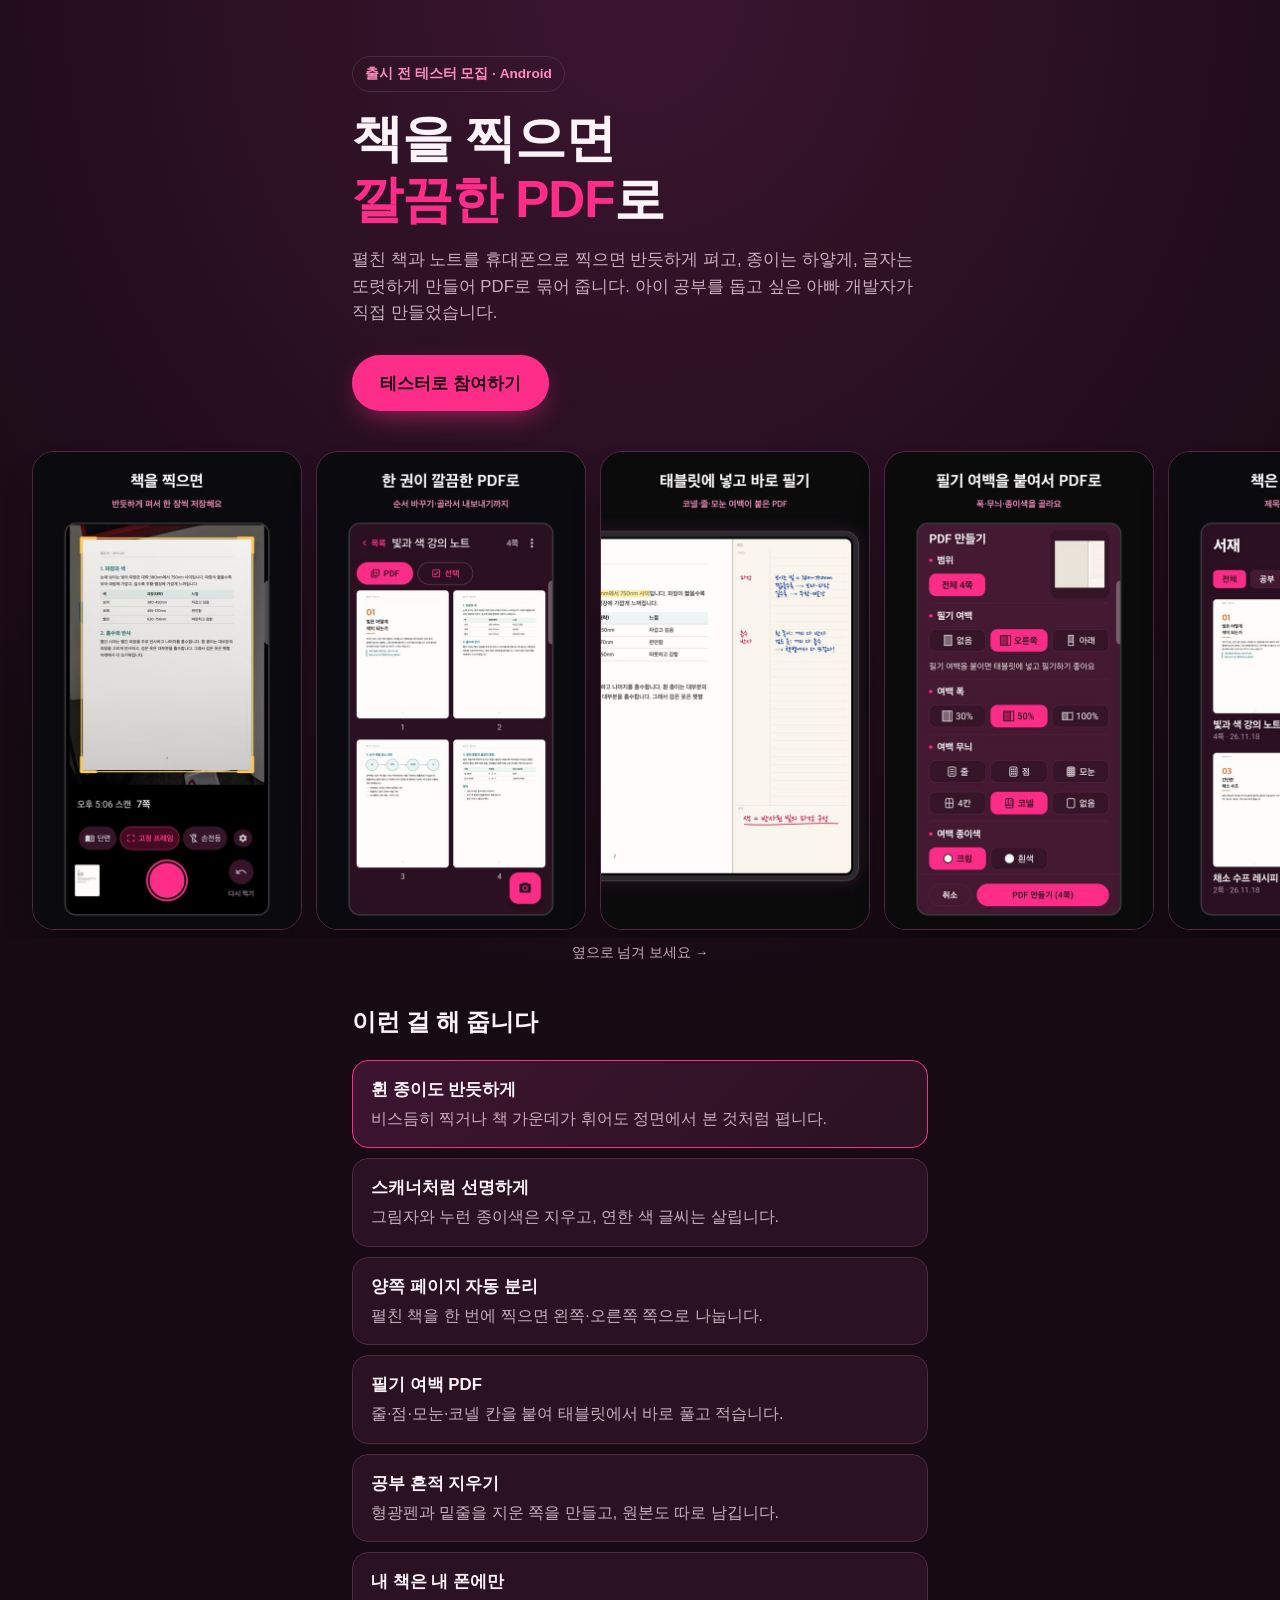
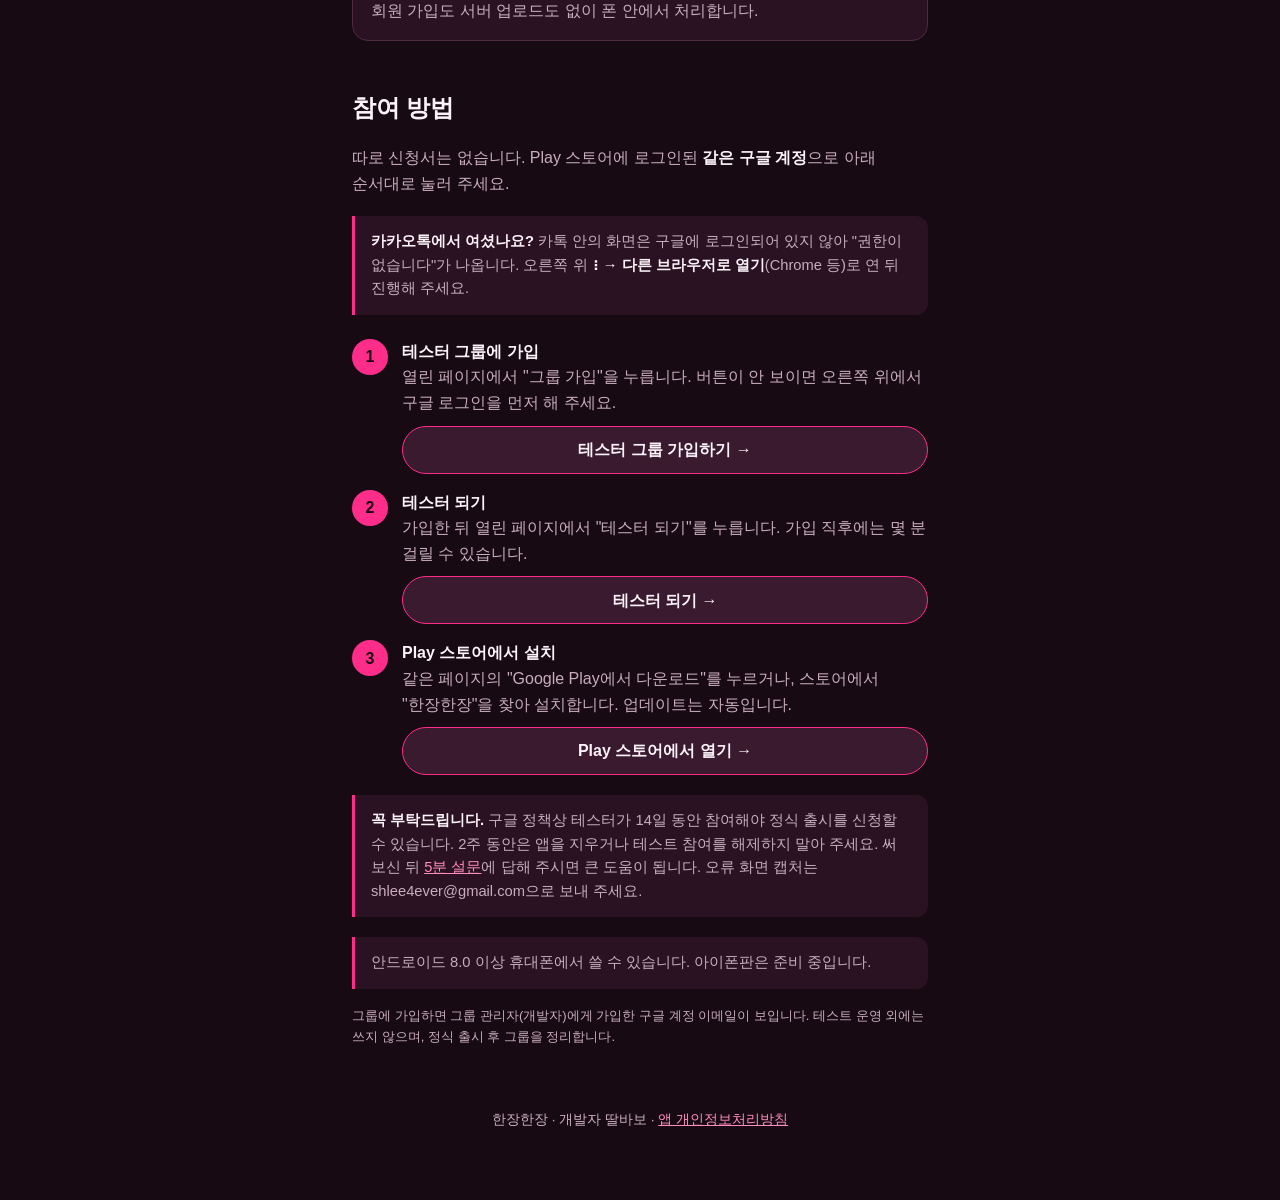
==== beta/index.html @ 0c051b6d "테스터 모집 안내 페이지 추가 (beta/) Co-Authored-By: Claude Opus 5.5 <noreply@anthropic.com>" ====
<!doctype html>
<html lang="ko">
<head>
<meta charset="utf-8">
<meta name="viewport" content="width=device-width, initial-scale=1, viewport-fit=cover">
<meta http-equiv="Content-Security-Policy" content="default-src 'self'; img-src 'self'; style-src 'self'; script-src 'none'; connect-src 'none'; form-action 'none'; base-uri 'self'; object-src 'none'">
<meta name="referrer" content="strict-origin-when-cross-origin">
<title>한장한장 테스터 모집</title>
<meta name="description" content="책과 노트를 찍어 깔끔한 PDF로. 출시 전 2주 동안 먼저 써 봐 주실 분을 모십니다.">
<meta property="og:title" content="한장한장 테스터 모집">
<meta property="og:description" content="책과 노트를 찍어 깔끔한 PDF로. 출시 전 2주 동안 먼저 써 봐 주세요.">
<meta property="og:image" content="https://hanjanghanjang.github.io/beta/img/01-capture.jpg">
<meta property="og:type" content="website">
<link rel="stylesheet" href="style.css">
</head>
<body>
<header class="hero">
  <p class="eyebrow">출시 전 테스터 모집 · Android</p>
  <h1>책을 찍으면<br><span>깔끔한 PDF</span>로</h1>
  <p class="lead">펼친 책과 노트를 휴대폰으로 찍으면 반듯하게 펴고, 종이는 하얗게, 글자는 또렷하게 만들어 PDF로 묶어 줍니다. 아이 공부를 돕고 싶은 아빠 개발자가 직접 만들었습니다.</p>
  <a class="cta" href="#join">테스터로 참여하기</a>
</header>

<main>
  <section class="shots" aria-label="앱 화면">
    <figure><img src="img/01-capture.jpg" width="540" height="960" alt="책 외곽을 잡아 찍는 촬영 화면" loading="eager"></figure>
    <figure><img src="img/02-book.jpg" width="540" height="960" alt="찍은 쪽이 모인 책 화면과 PDF 버튼" loading="lazy"></figure>
    <figure><img src="img/05-margin-pdf.jpg" width="540" height="960" alt="필기 여백이 붙은 PDF에 태블릿으로 필기한 모습" loading="lazy"></figure>
    <figure><img src="img/04-margin-sheet.jpg" width="540" height="960" alt="필기 여백 폭·무늬·종이색을 고르는 화면" loading="lazy"></figure>
    <figure><img src="img/03-library.jpg" width="540" height="960" alt="폴더로 정리한 서재 화면" loading="lazy"></figure>
  </section>
  <p class="swipe-hint">옆으로 넘겨 보세요 →</p>

  <section class="features" aria-labelledby="features-title">
    <h2 id="features-title">이런 걸 해 줍니다</h2>
    <ul>
      <li><strong>휜 종이도 반듯하게</strong>비스듬히 찍거나 책 가운데가 휘어도 정면에서 본 것처럼 폅니다.</li>
      <li><strong>스캐너처럼 선명하게</strong>그림자와 누런 종이색은 지우고, 연한 색 글씨는 살립니다.</li>
      <li><strong>양쪽 페이지 자동 분리</strong>펼친 책을 한 번에 찍으면 왼쪽·오른쪽 쪽으로 나눕니다.</li>
      <li><strong>필기 여백 PDF</strong>줄·점·모눈·코넬 칸을 붙여 태블릿에서 바로 풀고 적습니다.</li>
      <li><strong>공부 흔적 지우기</strong>형광펜과 밑줄을 지운 쪽을 만들고, 원본도 따로 남깁니다.</li>
      <li><strong>내 책은 내 폰에만</strong>회원 가입도 서버 업로드도 없이 폰 안에서 처리합니다.</li>
    </ul>
  </section>

  <section id="join" class="steps" aria-labelledby="steps-title">
    <h2 id="steps-title">참여 방법</h2>
    <p class="steps-lead">따로 신청서는 없습니다. Play 스토어에 로그인된 <strong>같은 구글 계정</strong>으로 아래 순서대로 눌러 주세요.</p>
    <p class="note"><strong>카카오톡에서 여셨나요?</strong> 카톡 안의 화면은 구글에 로그인되어 있지 않아 "권한이 없습니다"가 나옵니다. 오른쪽 위 <strong>⋮ → 다른 브라우저로 열기</strong>(Chrome 등)로 연 뒤 진행해 주세요.</p>
    <ol>
      <li><span>1</span><div><strong>테스터 그룹에 가입</strong>열린 페이지에서 "그룹 가입"을 누릅니다. 버튼이 안 보이면 오른쪽 위에서 구글 로그인을 먼저 해 주세요.
        <a class="step-link" href="https://groups.google.com/g/hanjanghanjang-testers" target="_blank" rel="noopener">테스터 그룹 가입하기 →</a></div></li>
      <li><span>2</span><div><strong>테스터 되기</strong>가입한 뒤 열린 페이지에서 "테스터 되기"를 누릅니다. 가입 직후에는 몇 분 걸릴 수 있습니다.
        <a class="step-link" href="https://play.google.com/apps/testing/com.hanjanghanjang" target="_blank" rel="noopener">테스터 되기 →</a></div></li>
      <li><span>3</span><div><strong>Play 스토어에서 설치</strong>같은 페이지의 "Google Play에서 다운로드"를 누르거나, 스토어에서 "한장한장"을 찾아 설치합니다. 업데이트는 자동입니다.
        <a class="step-link" href="https://play.google.com/store/apps/details?id=com.hanjanghanjang" target="_blank" rel="noopener">Play 스토어에서 열기 →</a></div></li>
    </ol>
    <p class="note"><strong>꼭 부탁드립니다.</strong> 구글 정책상 테스터가 14일 동안 참여해야 정식 출시를 신청할 수 있습니다. 2주 동안은 앱을 지우거나 테스트 참여를 해제하지 말아 주세요. 써 보신 뒤 <a href="https://docs.google.com/forms/d/e/1FAIpQLSco0LIi3ekge6-wwuZd_77YO16wgOP8baXhNtGVgB4tF58TmA/viewform" target="_blank" rel="noopener">5분 설문</a>에 답해 주시면 큰 도움이 됩니다. 오류 화면 캡처는 shlee4ever@gmail.com으로 보내 주세요.</p>
    <p class="note">안드로이드 8.0 이상 휴대폰에서 쓸 수 있습니다. 아이폰판은 준비 중입니다.</p>
    <p class="fineprint">그룹에 가입하면 그룹 관리자(개발자)에게 가입한 구글 계정 이메일이 보입니다. 테스트 운영 외에는 쓰지 않으며, 정식 출시 후 그룹을 정리합니다.</p>
  </section>
</main>

<footer>
  <p>한장한장 · 개발자 딸바보 · <a href="../privacy/">앱 개인정보처리방침</a></p>
</footer>
</body>
</html>
---- beta/style.css ----
/* 한장한장 테스터 모집 페이지. 앱과 같은 자두색 바탕에 분홍 강조색. */
:root {
  --bg: #170a13;
  --surface: #2a1222;
  --surface-2: #3a1a2f;
  --line: #4d2a41;
  --text: #fbf3f7;
  --muted: #c9adbd;
  --accent: #ff2d8a;
  --accent-soft: #ff8cbf;
  --radius-lg: 28px;
  --radius-md: 16px;
  --gutter: clamp(16px, 5vw, 32px);
  --font: -apple-system, BlinkMacSystemFont, "Apple SD Gothic Neo", "Noto Sans KR", "Malgun Gothic", sans-serif;
  --ease: cubic-bezier(0.16, 1, 0.3, 1);
}

* { box-sizing: border-box; }
html { -webkit-text-size-adjust: 100%; scroll-behavior: smooth; }
body {
  margin: 0;
  background: radial-gradient(120% 60% at 50% 0%, #3b1530 0%, var(--bg) 60%) no-repeat, var(--bg);
  color: var(--text);
  font-family: var(--font);
  line-height: 1.6;
  word-break: keep-all;
}
a { color: var(--accent-soft); }

.hero { padding: 56px var(--gutter) 24px; max-width: 640px; margin: 0 auto; }
.eyebrow {
  display: inline-block; margin: 0 0 16px; padding: 6px 12px;
  border: 1px solid var(--line); border-radius: 999px;
  color: var(--accent-soft); font-size: 0.85rem; font-weight: 600;
}
h1 { margin: 0 0 16px; font-size: clamp(2.2rem, 1.4rem + 4vw, 3.2rem); line-height: 1.2; letter-spacing: -0.02em; }
h1 span { color: var(--accent); }
.lead { margin: 0 0 28px; color: var(--muted); font-size: 1.05rem; }
.cta {
  display: inline-flex; align-items: center; justify-content: center;
  min-height: 56px; padding: 0 28px; border: 0; border-radius: 999px;
  background: var(--accent); color: #1a0612; font: 700 1.05rem var(--font);
  text-decoration: none; cursor: pointer;
  box-shadow: 0 10px 30px -10px rgba(255, 45, 138, 0.7);
  transition: transform 150ms var(--ease), box-shadow 150ms var(--ease), opacity 150ms;
}
.cta:hover { transform: translateY(-2px); box-shadow: 0 14px 34px -10px rgba(255, 45, 138, 0.85); }
.cta:active { transform: translateY(0); }
.cta:focus-visible, .step-link:focus-visible { outline: 3px solid var(--accent-soft); outline-offset: 3px; }

/* 화면 모음: 옆으로 넘기는 띠 */
.shots {
  display: flex; gap: 14px; overflow-x: auto; scroll-snap-type: x mandatory;
  padding: 16px var(--gutter) 8px; scrollbar-width: none;
}
.shots::-webkit-scrollbar { display: none; }
.shots figure { flex: 0 0 auto; width: min(62vw, 270px); margin: 0; scroll-snap-align: center; }
.shots img {
  display: block; width: 100%; height: auto; border-radius: 22px;
  border: 1px solid var(--line); box-shadow: 0 20px 40px -20px rgba(0, 0, 0, 0.8);
}
.swipe-hint { margin: 4px 0 0; text-align: center; color: var(--muted); font-size: 0.85rem; }

main section:not(.shots) { max-width: 640px; margin: 0 auto; padding: 40px var(--gutter) 8px; }
h2 { margin: 0 0 18px; font-size: 1.5rem; letter-spacing: -0.01em; }

.features ul { list-style: none; margin: 0; padding: 0; display: grid; gap: 10px; }
.features li {
  padding: 16px 18px; background: var(--surface); border: 1px solid var(--line);
  border-radius: var(--radius-md); color: var(--muted);
}
.features li strong { display: block; color: var(--text); font-size: 1.05rem; margin-bottom: 2px; }
.features li:first-child { border-color: var(--accent); background: linear-gradient(135deg, #3d1430, var(--surface)); }

.steps ol { list-style: none; margin: 0; padding: 0; display: grid; gap: 16px; }
.steps li { display: flex; gap: 14px; color: var(--muted); }
.steps li > span {
  flex: 0 0 36px; height: 36px; border-radius: 50%;
  display: grid; place-items: center; background: var(--accent); color: #1a0612; font-weight: 800;
}
.steps li strong { display: block; color: var(--text); }
.steps-lead { margin: 0 0 20px; color: var(--muted); }
.steps-lead strong { color: var(--text); }
.step-link {
  display: flex; align-items: center; justify-content: center; margin-top: 10px;
  min-height: 48px; padding: 0 20px; border-radius: 999px;
  background: var(--surface-2); border: 1px solid var(--accent);
  color: var(--text); font-weight: 700; text-decoration: none;
  transition: background 150ms var(--ease), transform 150ms var(--ease);
}
.step-link:hover { background: var(--accent); color: #1a0612; transform: translateY(-1px); }
.steps li > div { flex: 1; }
.note strong { color: var(--text); }
.fineprint { margin: 16px 0 0; color: var(--muted); font-size: 0.82rem; }
.note { margin: 20px 0 0; padding: 14px 16px; border-left: 3px solid var(--accent); background: var(--surface); border-radius: 0 12px 12px 0; color: var(--muted); font-size: 0.92rem; }

footer { max-width: 640px; margin: 0 auto; padding: 40px var(--gutter) 56px; color: var(--muted); font-size: 0.85rem; text-align: center; }

@media (prefers-reduced-motion: reduce) {
  html { scroll-behavior: auto; }
  .cta, .step-link { transition: none; }
}
.steps-lead + .note { margin: 0 0 24px; }
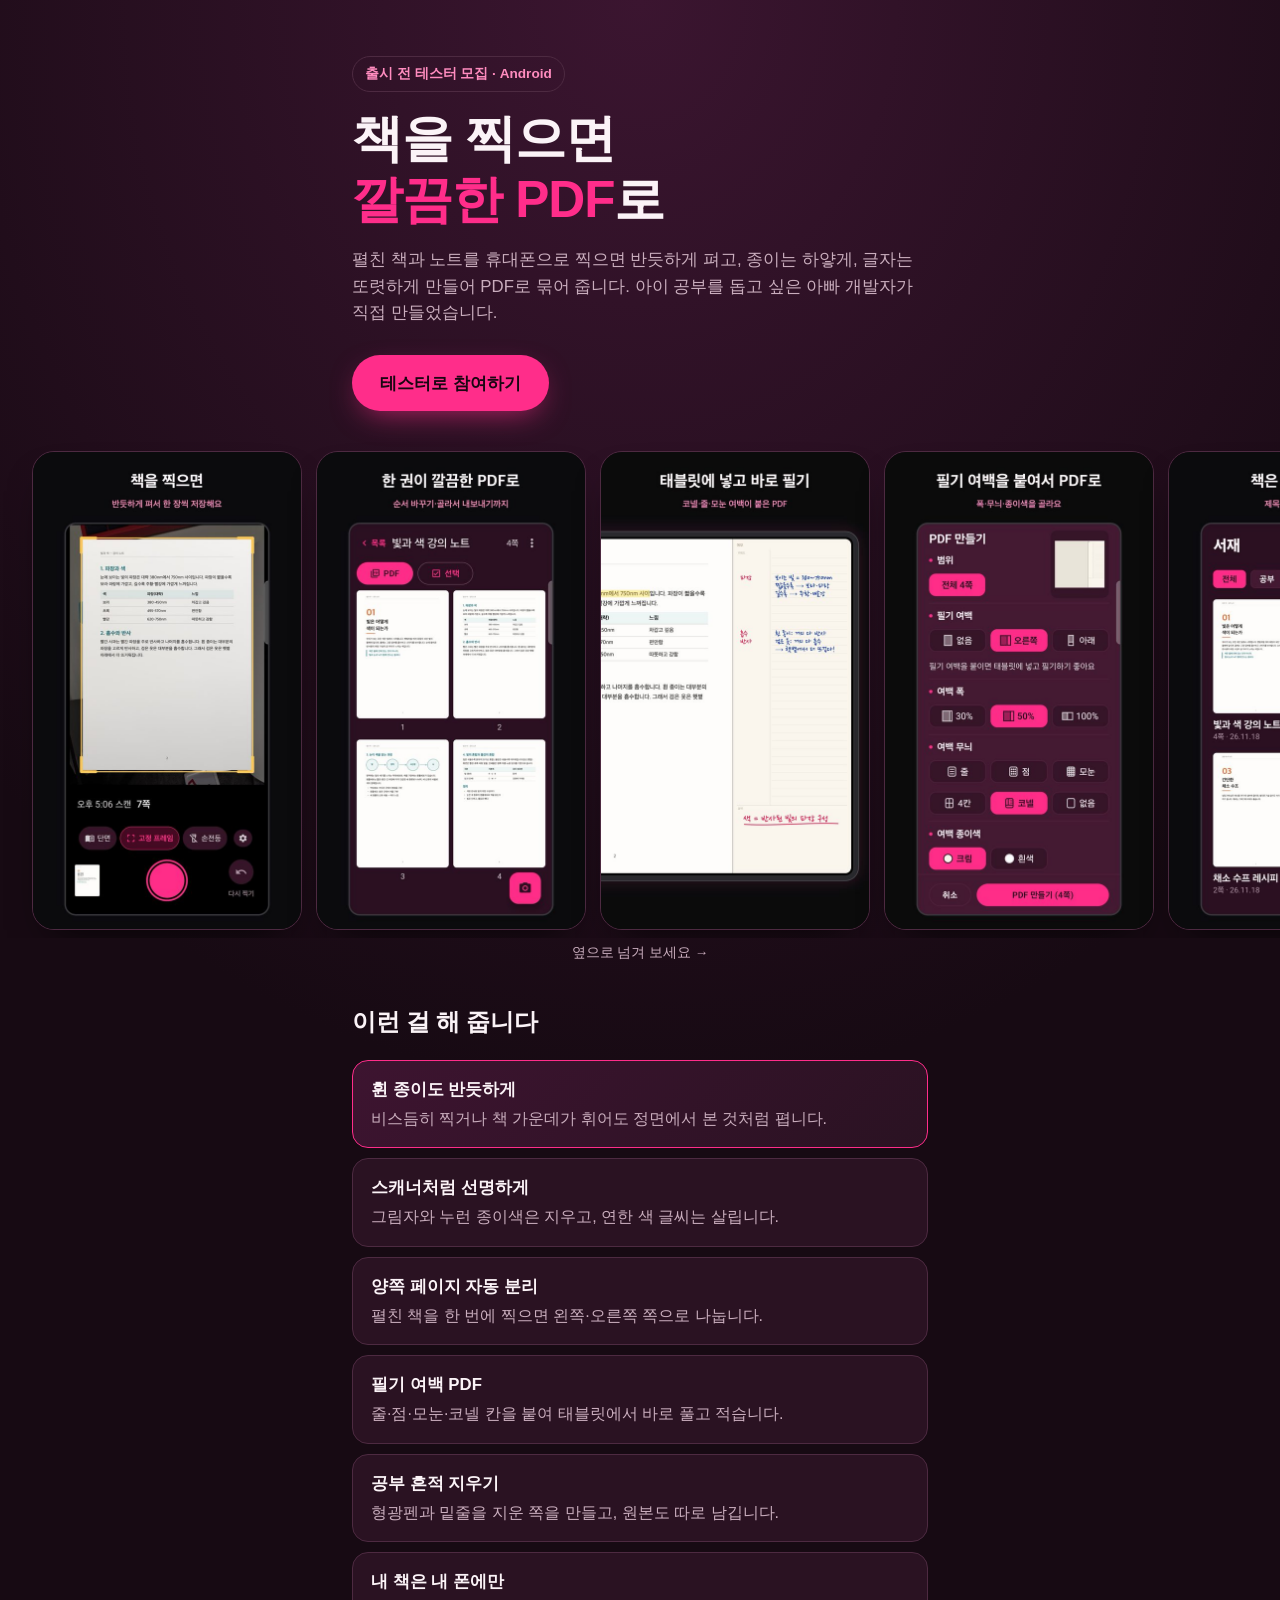
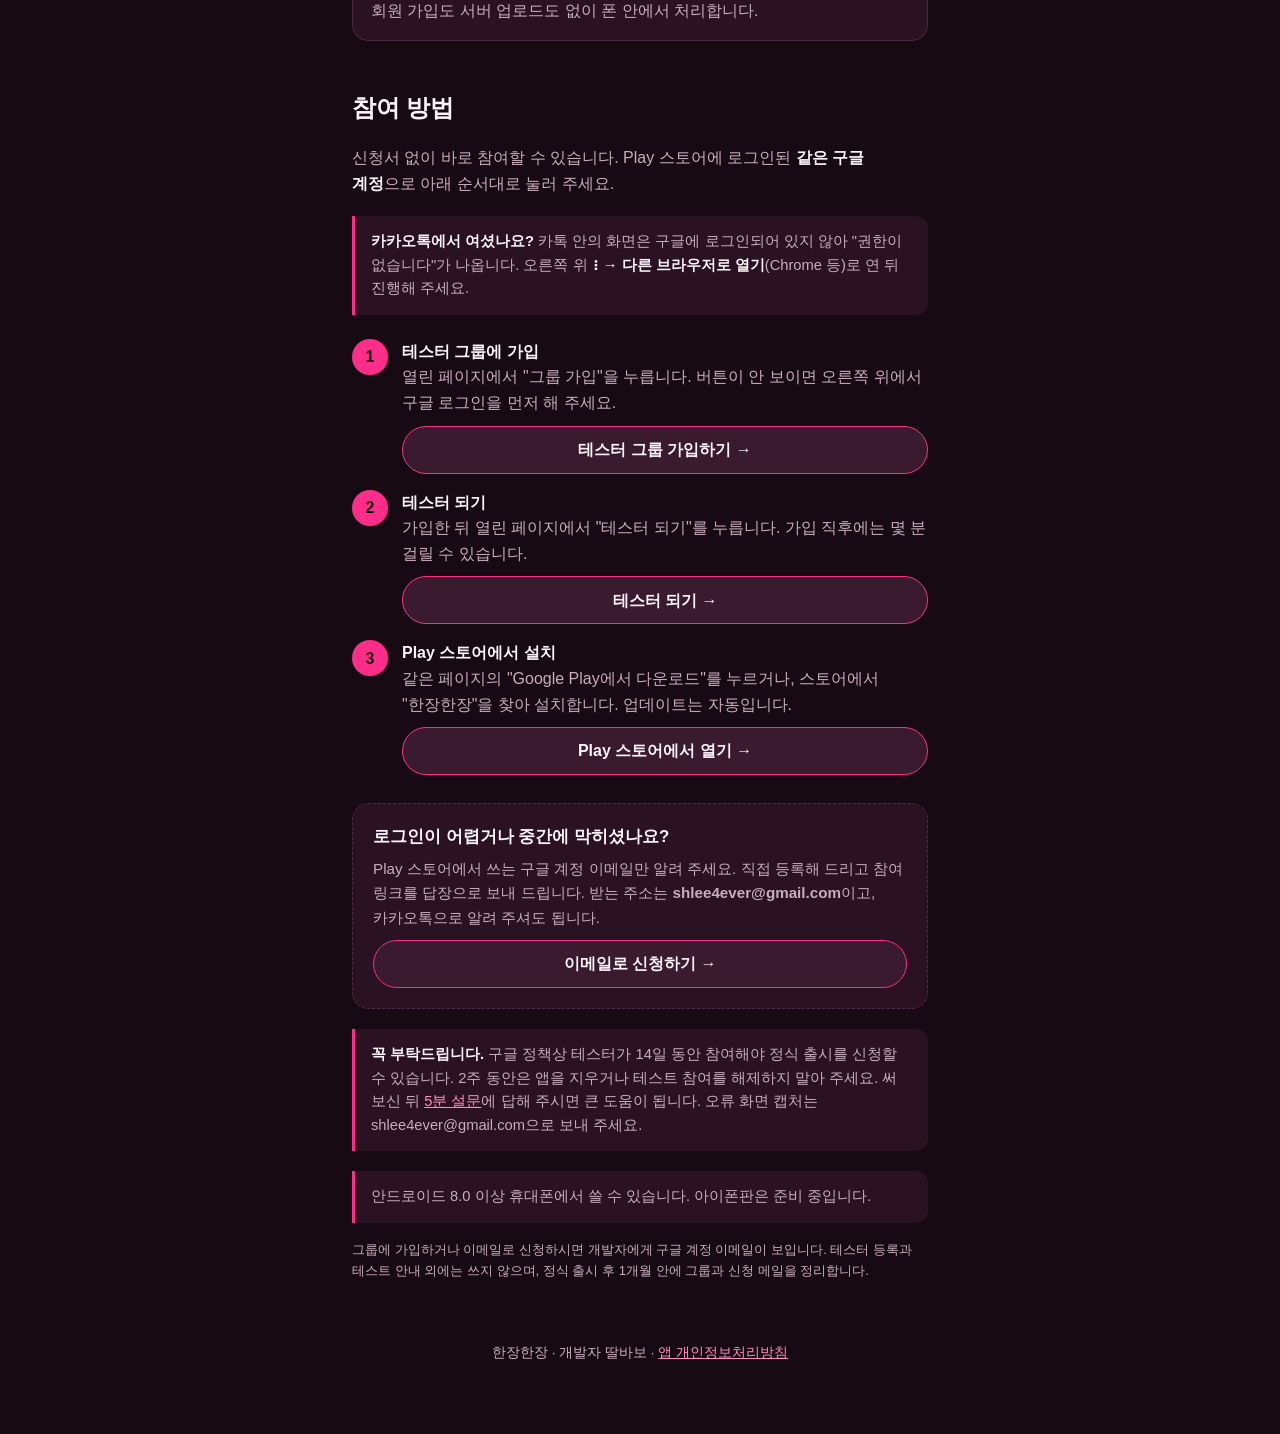
==== commit b4b7174e: "테스터 안내에 이메일·카톡 신청 길 추가 Co-Authored-By: Claude Opus 5.5 <noreply@anthropic.com>" ====
--- a/beta/index.html
+++ b/beta/index.html
@@ -45,7 +45,7 @@
 
   <section id="join" class="steps" aria-labelledby="steps-title">
     <h2 id="steps-title">참여 방법</h2>
-    <p class="steps-lead">따로 신청서는 없습니다. Play 스토어에 로그인된 <strong>같은 구글 계정</strong>으로 아래 순서대로 눌러 주세요.</p>
+    <p class="steps-lead">신청서 없이 바로 참여할 수 있습니다. Play 스토어에 로그인된 <strong>같은 구글 계정</strong>으로 아래 순서대로 눌러 주세요.</p>
     <p class="note"><strong>카카오톡에서 여셨나요?</strong> 카톡 안의 화면은 구글에 로그인되어 있지 않아 "권한이 없습니다"가 나옵니다. 오른쪽 위 <strong>⋮ → 다른 브라우저로 열기</strong>(Chrome 등)로 연 뒤 진행해 주세요.</p>
     <ol>
       <li><span>1</span><div><strong>테스터 그룹에 가입</strong>열린 페이지에서 "그룹 가입"을 누릅니다. 버튼이 안 보이면 오른쪽 위에서 구글 로그인을 먼저 해 주세요.
@@ -55,9 +55,14 @@
       <li><span>3</span><div><strong>Play 스토어에서 설치</strong>같은 페이지의 "Google Play에서 다운로드"를 누르거나, 스토어에서 "한장한장"을 찾아 설치합니다. 업데이트는 자동입니다.
         <a class="step-link" href="https://play.google.com/store/apps/details?id=com.hanjanghanjang" target="_blank" rel="noopener">Play 스토어에서 열기 →</a></div></li>
     </ol>
+    <aside class="fallback" aria-labelledby="fallback-title">
+      <h3 id="fallback-title">로그인이 어렵거나 중간에 막히셨나요?</h3>
+      <p>Play 스토어에서 쓰는 구글 계정 이메일만 알려 주세요. 직접 등록해 드리고 참여 링크를 답장으로 보내 드립니다. 받는 주소는 <strong>shlee4ever@gmail.com</strong>이고, 카카오톡으로 알려 주셔도 됩니다.</p>
+      <a class="step-link" href="mailto:shlee4ever@gmail.com?subject=%ED%95%9C%EC%9E%A5%ED%95%9C%EC%9E%A5%20%ED%85%8C%EC%8A%A4%ED%84%B0%20%EC%8B%A0%EC%B2%AD&amp;body=Play%20%EC%8A%A4%ED%86%A0%EC%96%B4%EC%97%90%EC%84%9C%20%EC%93%B0%EB%8A%94%20%EA%B5%AC%EA%B8%80%20%EA%B3%84%EC%A0%95%20%EC%9D%B4%EB%A9%94%EC%9D%BC%3A%20%0A%0A%28%EC%9C%84%20%EC%A4%84%EC%97%90%20%EC%9D%B4%EB%A9%94%EC%9D%BC%EC%9D%84%20%EC%A0%81%EC%96%B4%20%EB%B3%B4%EB%82%B4%20%EC%A3%BC%EC%8B%9C%EB%A9%B4%20%EB%93%B1%EB%A1%9D%ED%95%9C%20%EB%92%A4%20%EC%B0%B8%EC%97%AC%20%EB%A7%81%ED%81%AC%EB%A5%BC%20%EB%8B%B5%EC%9E%A5%EC%9C%BC%EB%A1%9C%20%EB%B3%B4%EB%82%B4%20%EB%93%9C%EB%A6%BD%EB%8B%88%EB%8B%A4.%29">이메일로 신청하기 →</a>
+    </aside>
     <p class="note"><strong>꼭 부탁드립니다.</strong> 구글 정책상 테스터가 14일 동안 참여해야 정식 출시를 신청할 수 있습니다. 2주 동안은 앱을 지우거나 테스트 참여를 해제하지 말아 주세요. 써 보신 뒤 <a href="https://docs.google.com/forms/d/e/1FAIpQLSco0LIi3ekge6-wwuZd_77YO16wgOP8baXhNtGVgB4tF58TmA/viewform" target="_blank" rel="noopener">5분 설문</a>에 답해 주시면 큰 도움이 됩니다. 오류 화면 캡처는 shlee4ever@gmail.com으로 보내 주세요.</p>
     <p class="note">안드로이드 8.0 이상 휴대폰에서 쓸 수 있습니다. 아이폰판은 준비 중입니다.</p>
-    <p class="fineprint">그룹에 가입하면 그룹 관리자(개발자)에게 가입한 구글 계정 이메일이 보입니다. 테스트 운영 외에는 쓰지 않으며, 정식 출시 후 그룹을 정리합니다.</p>
+    <p class="fineprint">그룹에 가입하거나 이메일로 신청하시면 개발자에게 구글 계정 이메일이 보입니다. 테스터 등록과 테스트 안내 외에는 쓰지 않으며, 정식 출시 후 1개월 안에 그룹과 신청 메일을 정리합니다.</p>
   </section>
 </main>
 
--- a/beta/style.css
+++ b/beta/style.css
@@ -101,3 +101,6 @@
   .cta, .step-link { transition: none; }
 }
 .steps-lead + .note { margin: 0 0 24px; }
+.fallback { margin: 28px 0 0; padding: 20px; border: 1px dashed var(--line); border-radius: var(--radius-md); background: var(--surface); }
+.fallback h3 { margin: 0 0 6px; font-size: 1.05rem; }
+.fallback p { margin: 0; color: var(--muted); font-size: 0.95rem; }
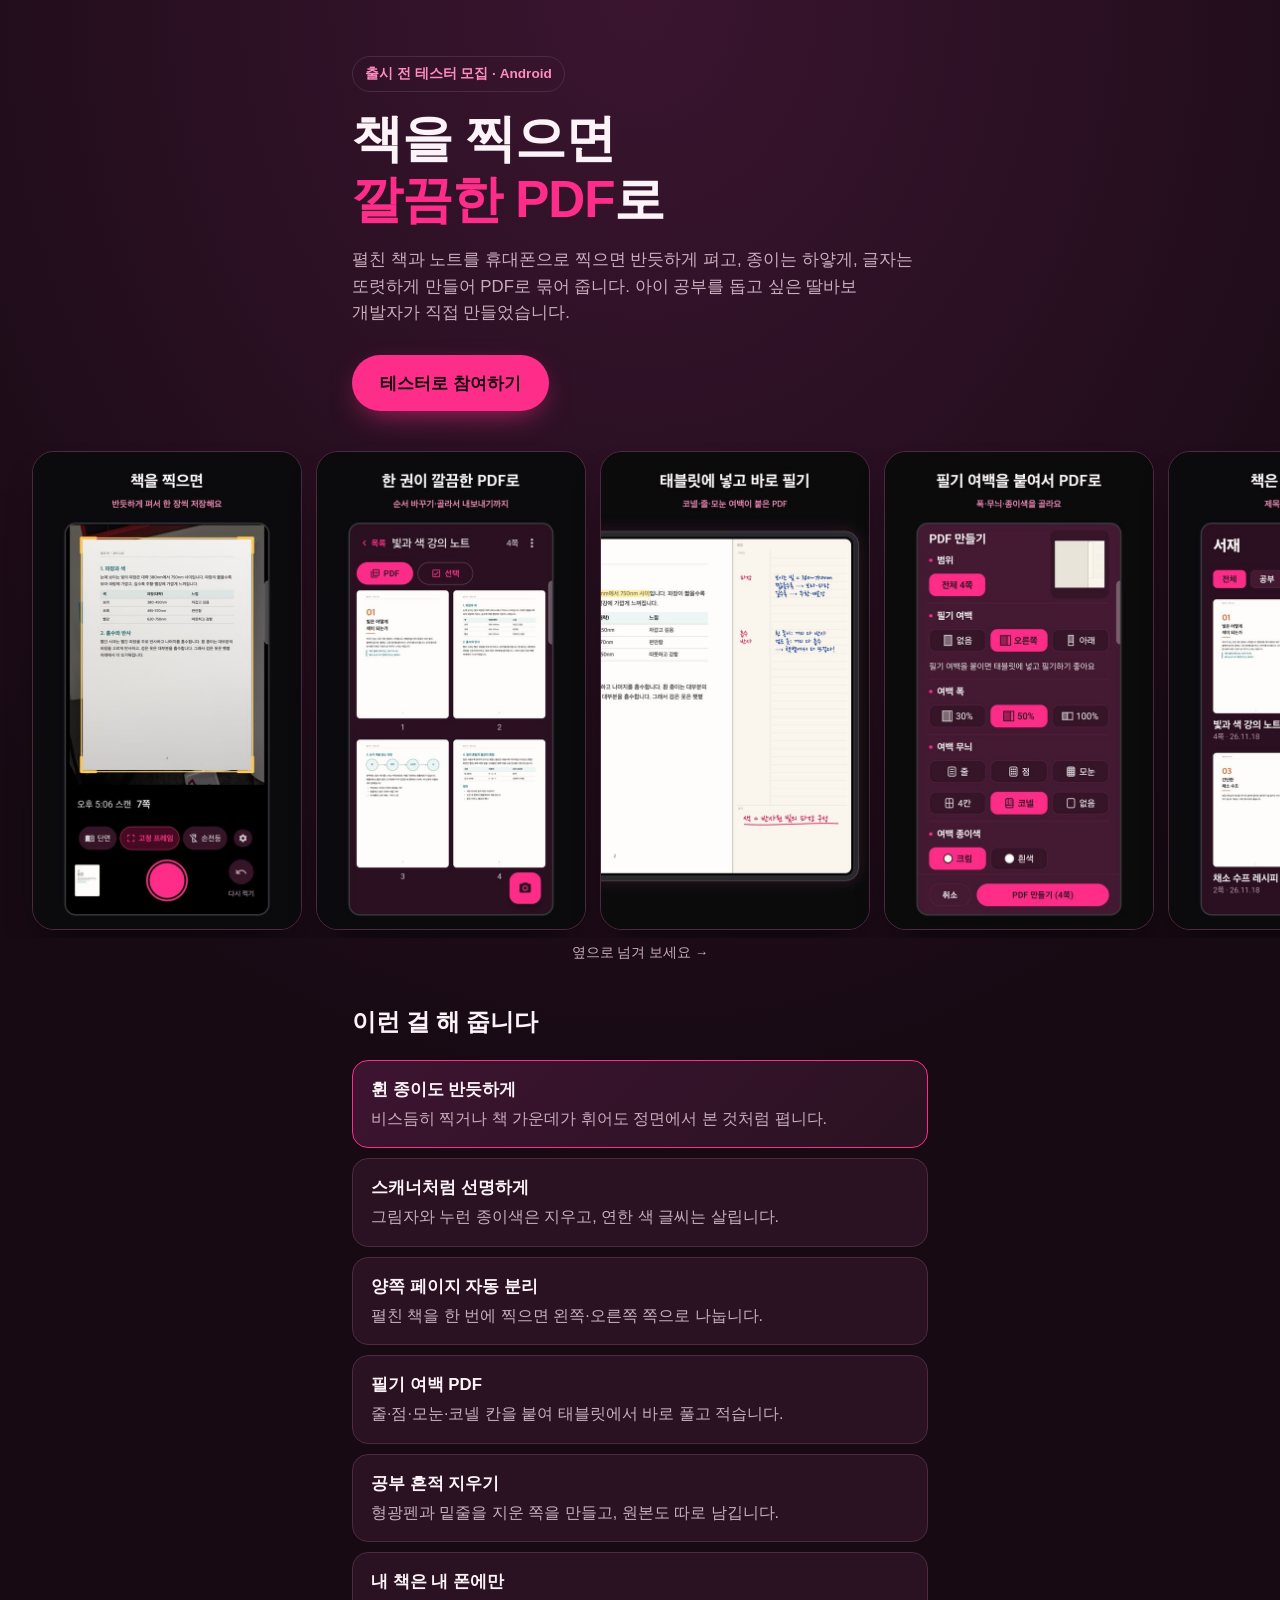
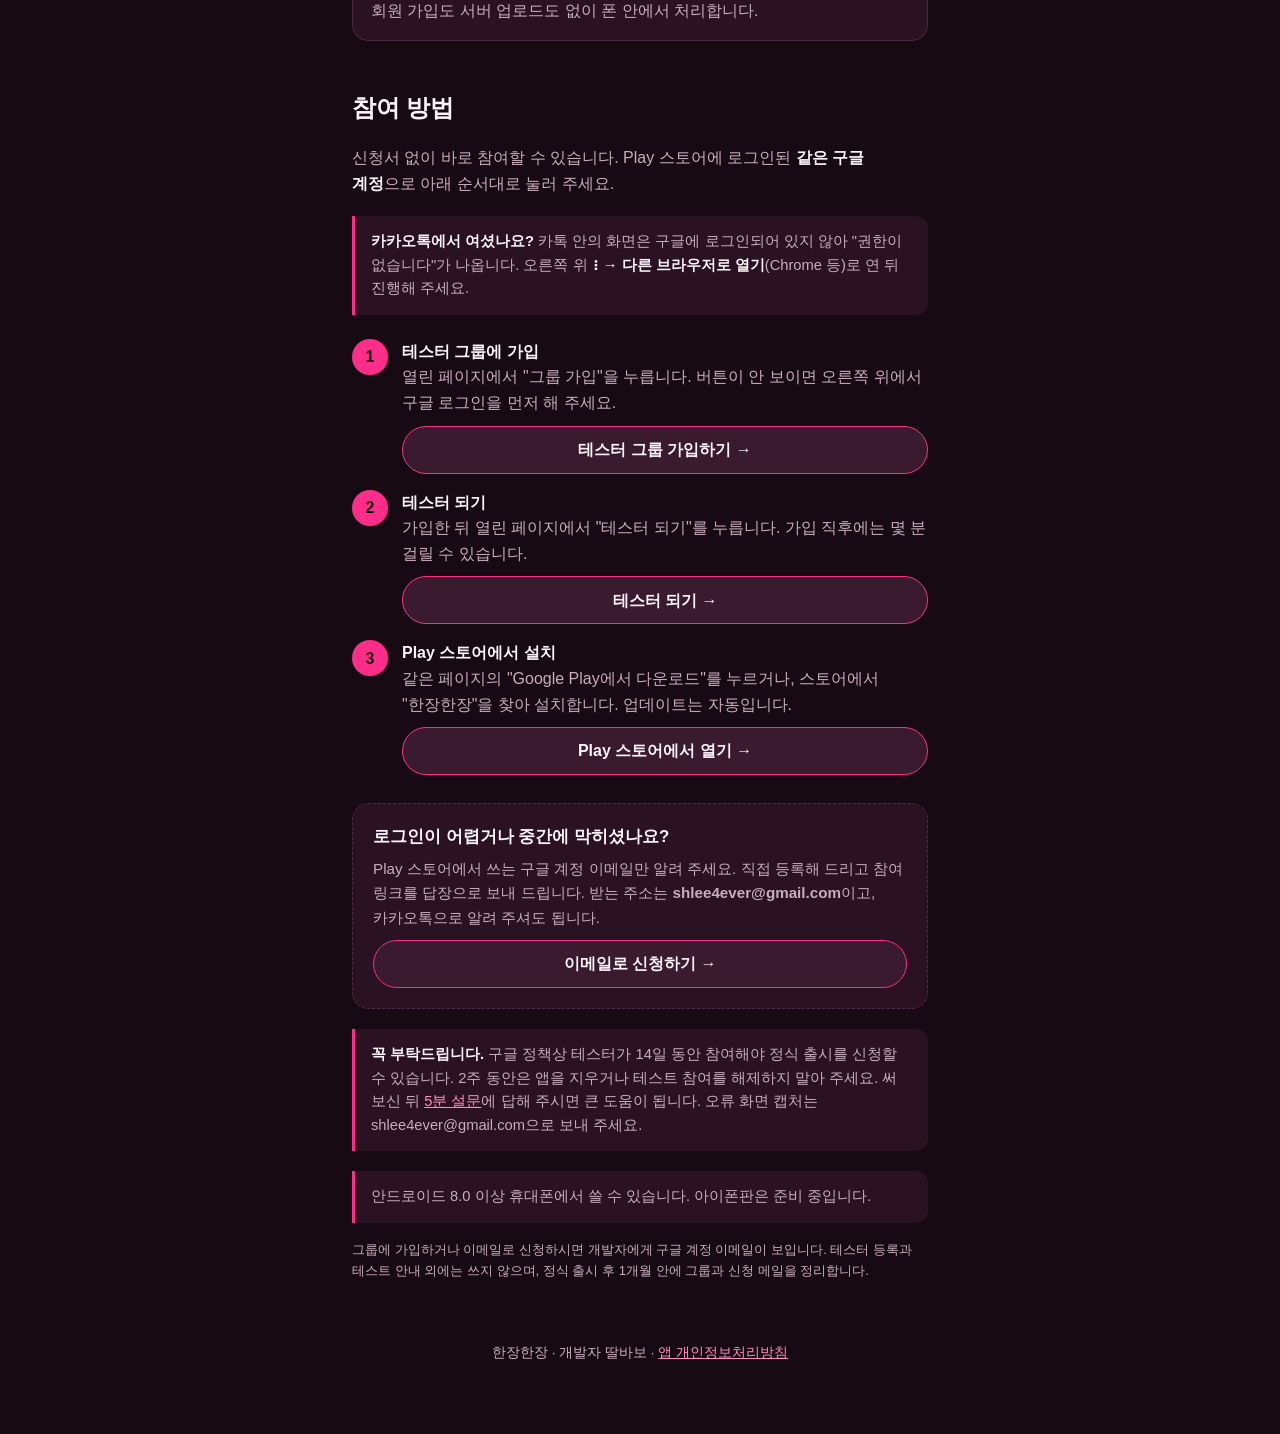
==== commit ce74ab6a: "테스터 안내 소개를 딸바보 개발자로 변경 Co-Authored-By: Claude Opus 5.5 <noreply@anthropic.com>" ====
--- a/beta/index.html
+++ b/beta/index.html
@@ -17,7 +17,7 @@
 <header class="hero">
   <p class="eyebrow">출시 전 테스터 모집 · Android</p>
   <h1>책을 찍으면<br><span>깔끔한 PDF</span>로</h1>
-  <p class="lead">펼친 책과 노트를 휴대폰으로 찍으면 반듯하게 펴고, 종이는 하얗게, 글자는 또렷하게 만들어 PDF로 묶어 줍니다. 아이 공부를 돕고 싶은 아빠 개발자가 직접 만들었습니다.</p>
+  <p class="lead">펼친 책과 노트를 휴대폰으로 찍으면 반듯하게 펴고, 종이는 하얗게, 글자는 또렷하게 만들어 PDF로 묶어 줍니다. 아이 공부를 돕고 싶은 딸바보 개발자가 직접 만들었습니다.</p>
   <a class="cta" href="#join">테스터로 참여하기</a>
 </header>
 
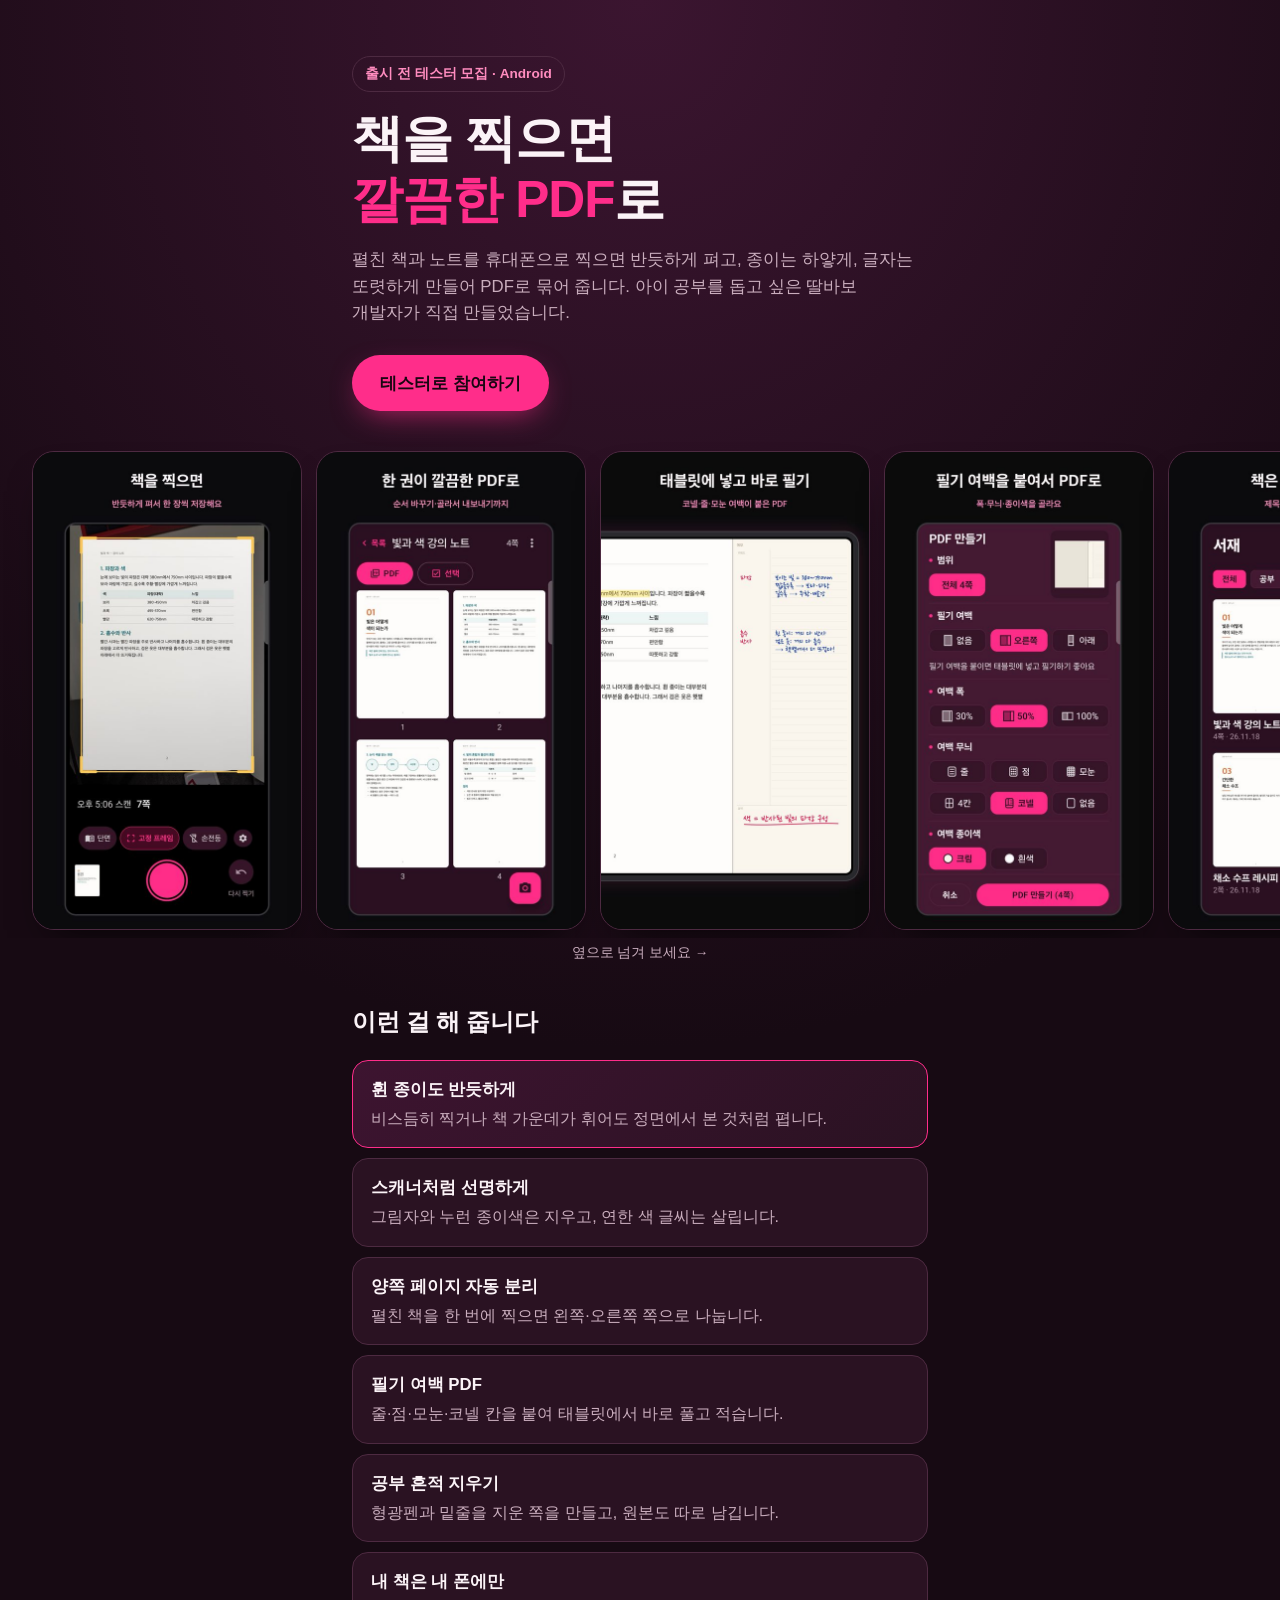
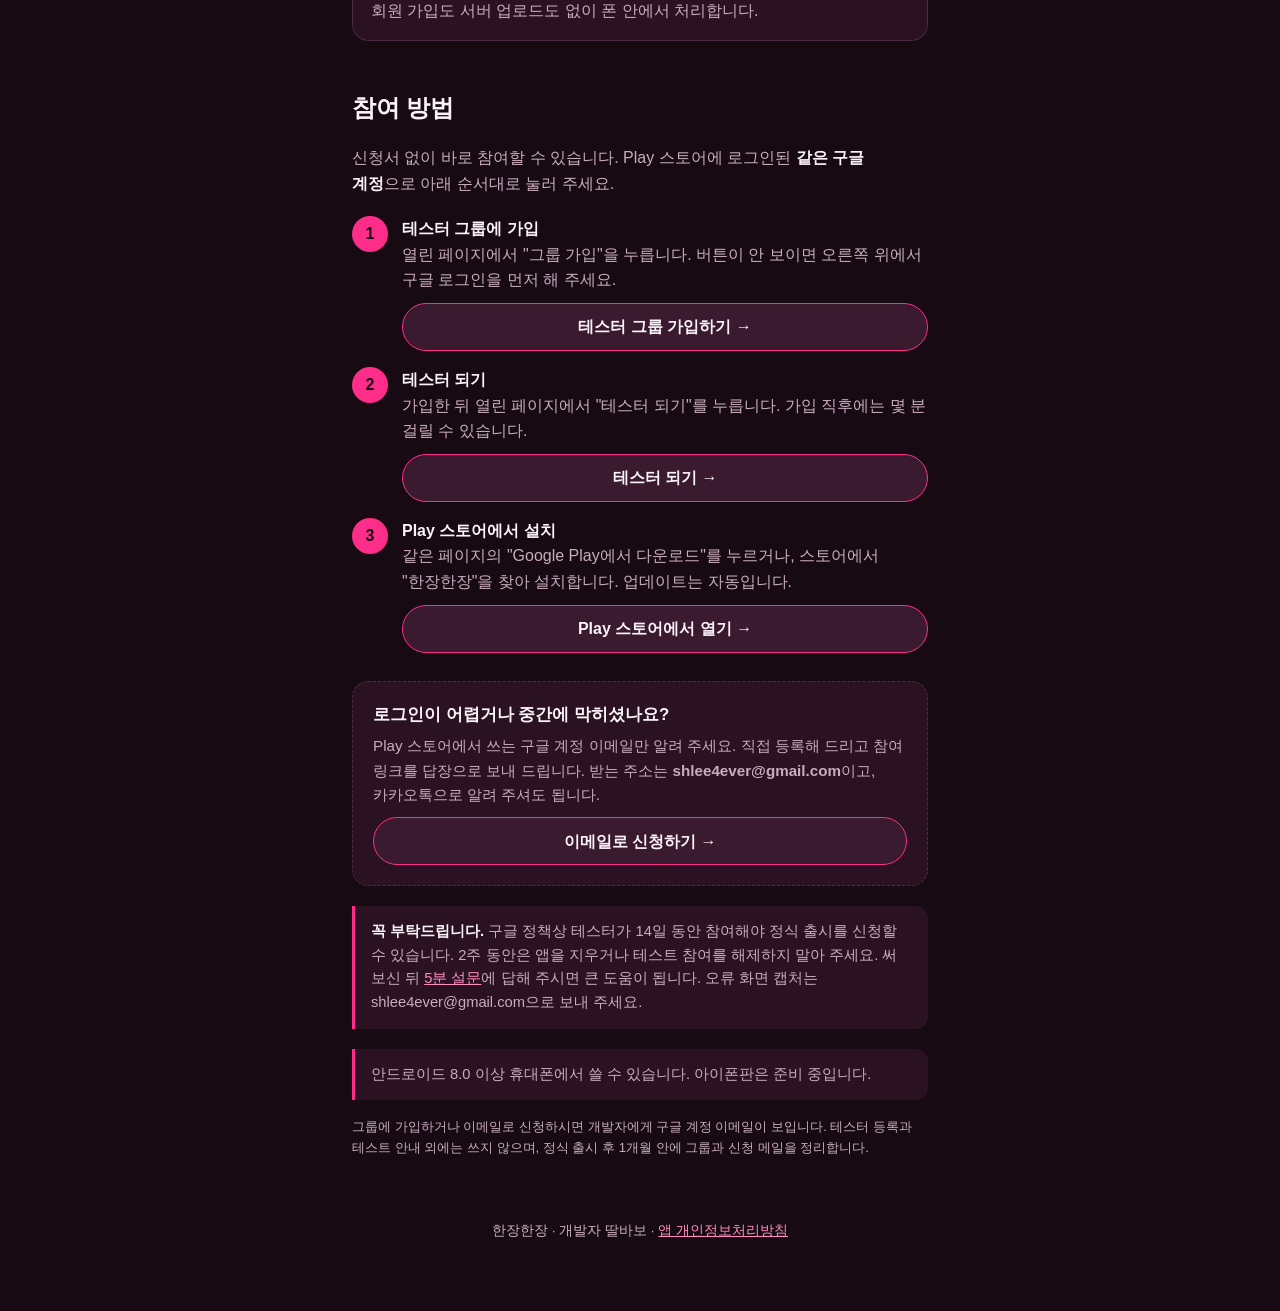
==== commit da9d8d55: "테스터 안내에서 다른 브라우저로 열기 안내 제거 Co-Authored-By: Claude Opus 5.5 <noreply@anthropic.com>" ====
--- a/beta/index.html
+++ b/beta/index.html
@@ -46,7 +46,6 @@
   <section id="join" class="steps" aria-labelledby="steps-title">
     <h2 id="steps-title">참여 방법</h2>
     <p class="steps-lead">신청서 없이 바로 참여할 수 있습니다. Play 스토어에 로그인된 <strong>같은 구글 계정</strong>으로 아래 순서대로 눌러 주세요.</p>
-    <p class="note"><strong>카카오톡에서 여셨나요?</strong> 카톡 안의 화면은 구글에 로그인되어 있지 않아 "권한이 없습니다"가 나옵니다. 오른쪽 위 <strong>⋮ → 다른 브라우저로 열기</strong>(Chrome 등)로 연 뒤 진행해 주세요.</p>
     <ol>
       <li><span>1</span><div><strong>테스터 그룹에 가입</strong>열린 페이지에서 "그룹 가입"을 누릅니다. 버튼이 안 보이면 오른쪽 위에서 구글 로그인을 먼저 해 주세요.
         <a class="step-link" href="https://groups.google.com/g/hanjanghanjang-testers" target="_blank" rel="noopener">테스터 그룹 가입하기 →</a></div></li>
--- a/beta/style.css
+++ b/beta/style.css
@@ -100,7 +100,6 @@
   html { scroll-behavior: auto; }
   .cta, .step-link { transition: none; }
 }
-.steps-lead + .note { margin: 0 0 24px; }
 .fallback { margin: 28px 0 0; padding: 20px; border: 1px dashed var(--line); border-radius: var(--radius-md); background: var(--surface); }
 .fallback h3 { margin: 0 0 6px; font-size: 1.05rem; }
 .fallback p { margin: 0; color: var(--muted); font-size: 0.95rem; }
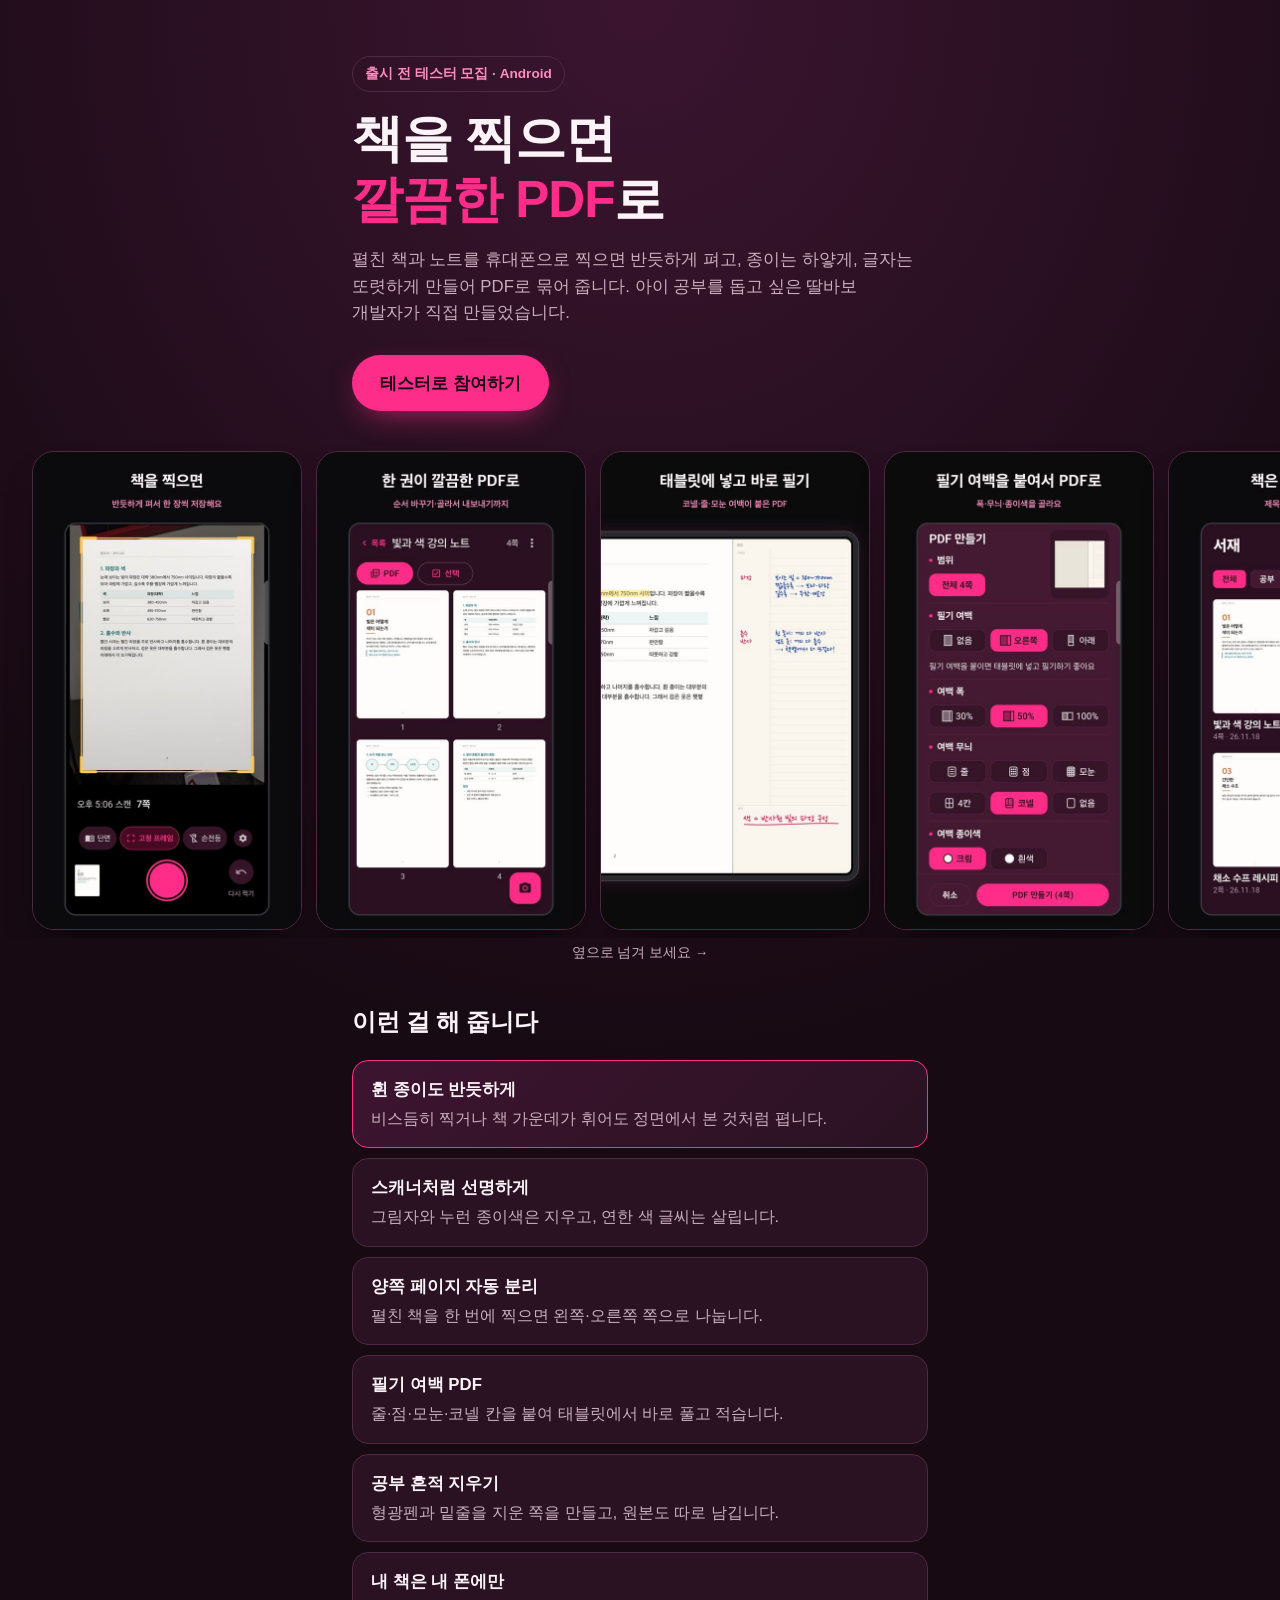
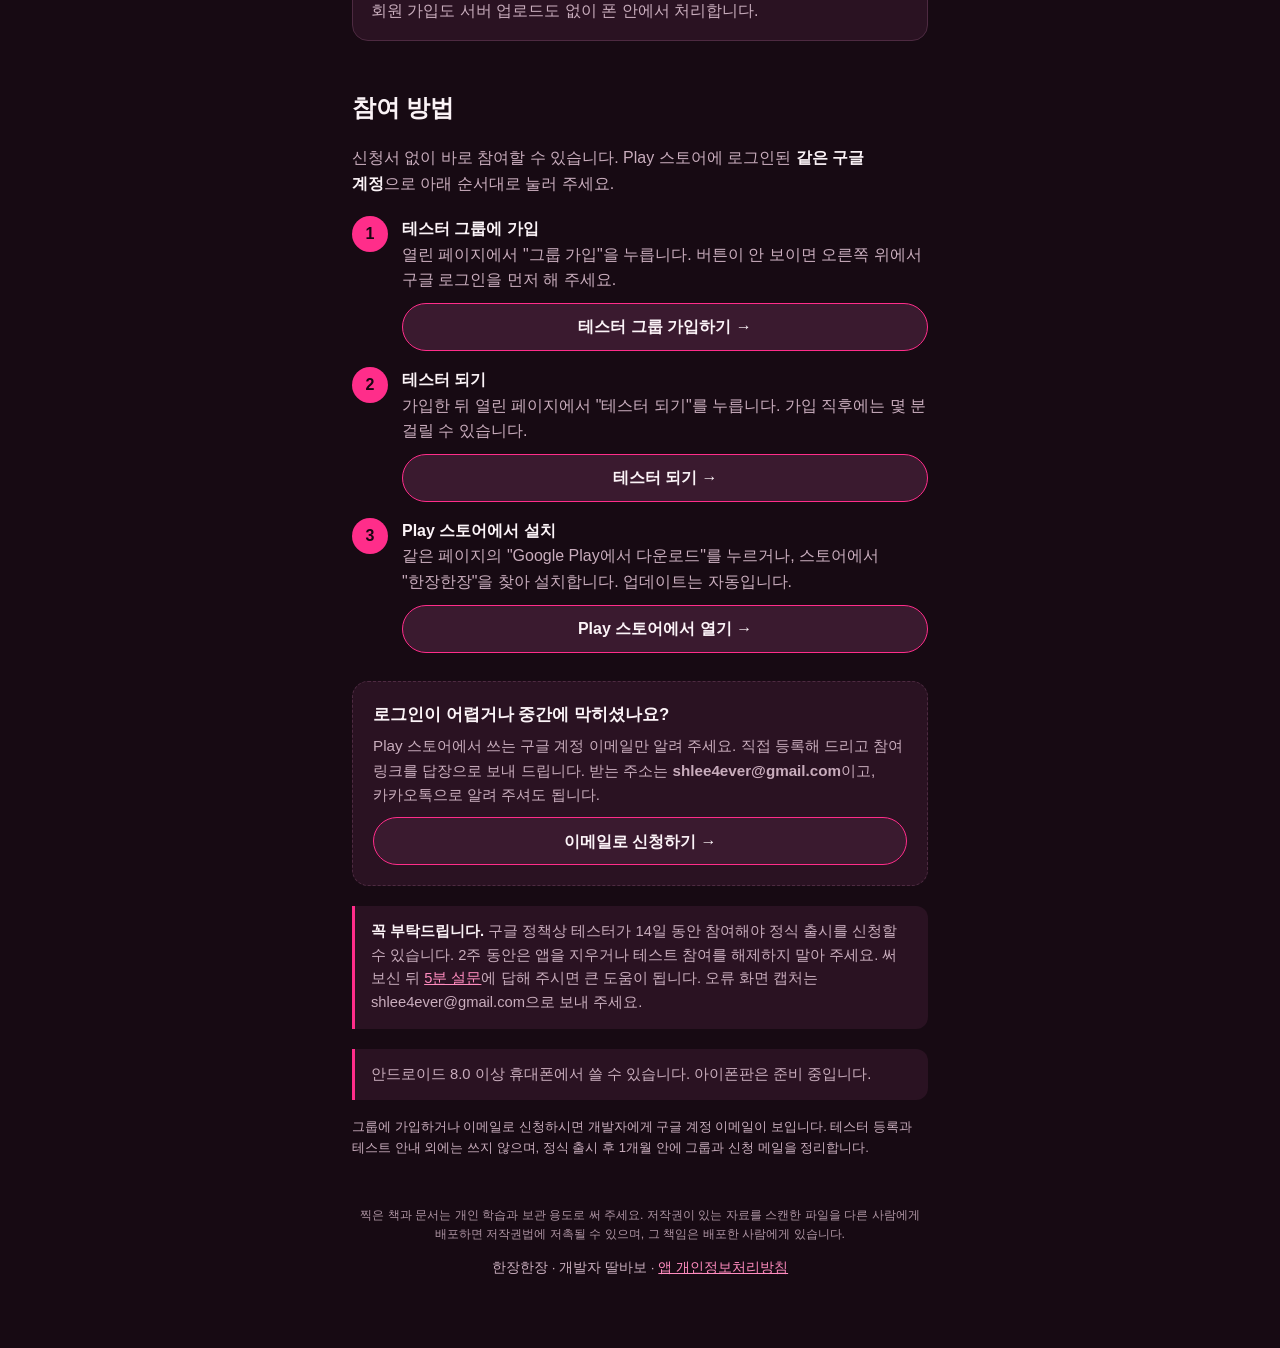
==== commit 1aaf6a6e: "테스터 안내에 저작권 안내 추가 Co-Authored-By: Claude Opus 5.5 <noreply@anthropic.com>" ====
--- a/beta/index.html
+++ b/beta/index.html
@@ -66,6 +66,7 @@
 </main>
 
 <footer>
+  <p class="copyright-note">찍은 책과 문서는 개인 학습과 보관 용도로 써 주세요. 저작권이 있는 자료를 스캔한 파일을 다른 사람에게 배포하면 저작권법에 저촉될 수 있으며, 그 책임은 배포한 사람에게 있습니다.</p>
   <p>한장한장 · 개발자 딸바보 · <a href="../privacy/">앱 개인정보처리방침</a></p>
 </footer>
 </body>
--- a/beta/style.css
+++ b/beta/style.css
@@ -103,3 +103,4 @@
 .fallback { margin: 28px 0 0; padding: 20px; border: 1px dashed var(--line); border-radius: var(--radius-md); background: var(--surface); }
 .fallback h3 { margin: 0 0 6px; font-size: 1.05rem; }
 .fallback p { margin: 0; color: var(--muted); font-size: 0.95rem; }
+.copyright-note { margin: 0 0 12px; font-size: 0.78rem; line-height: 1.5; opacity: 0.85; }
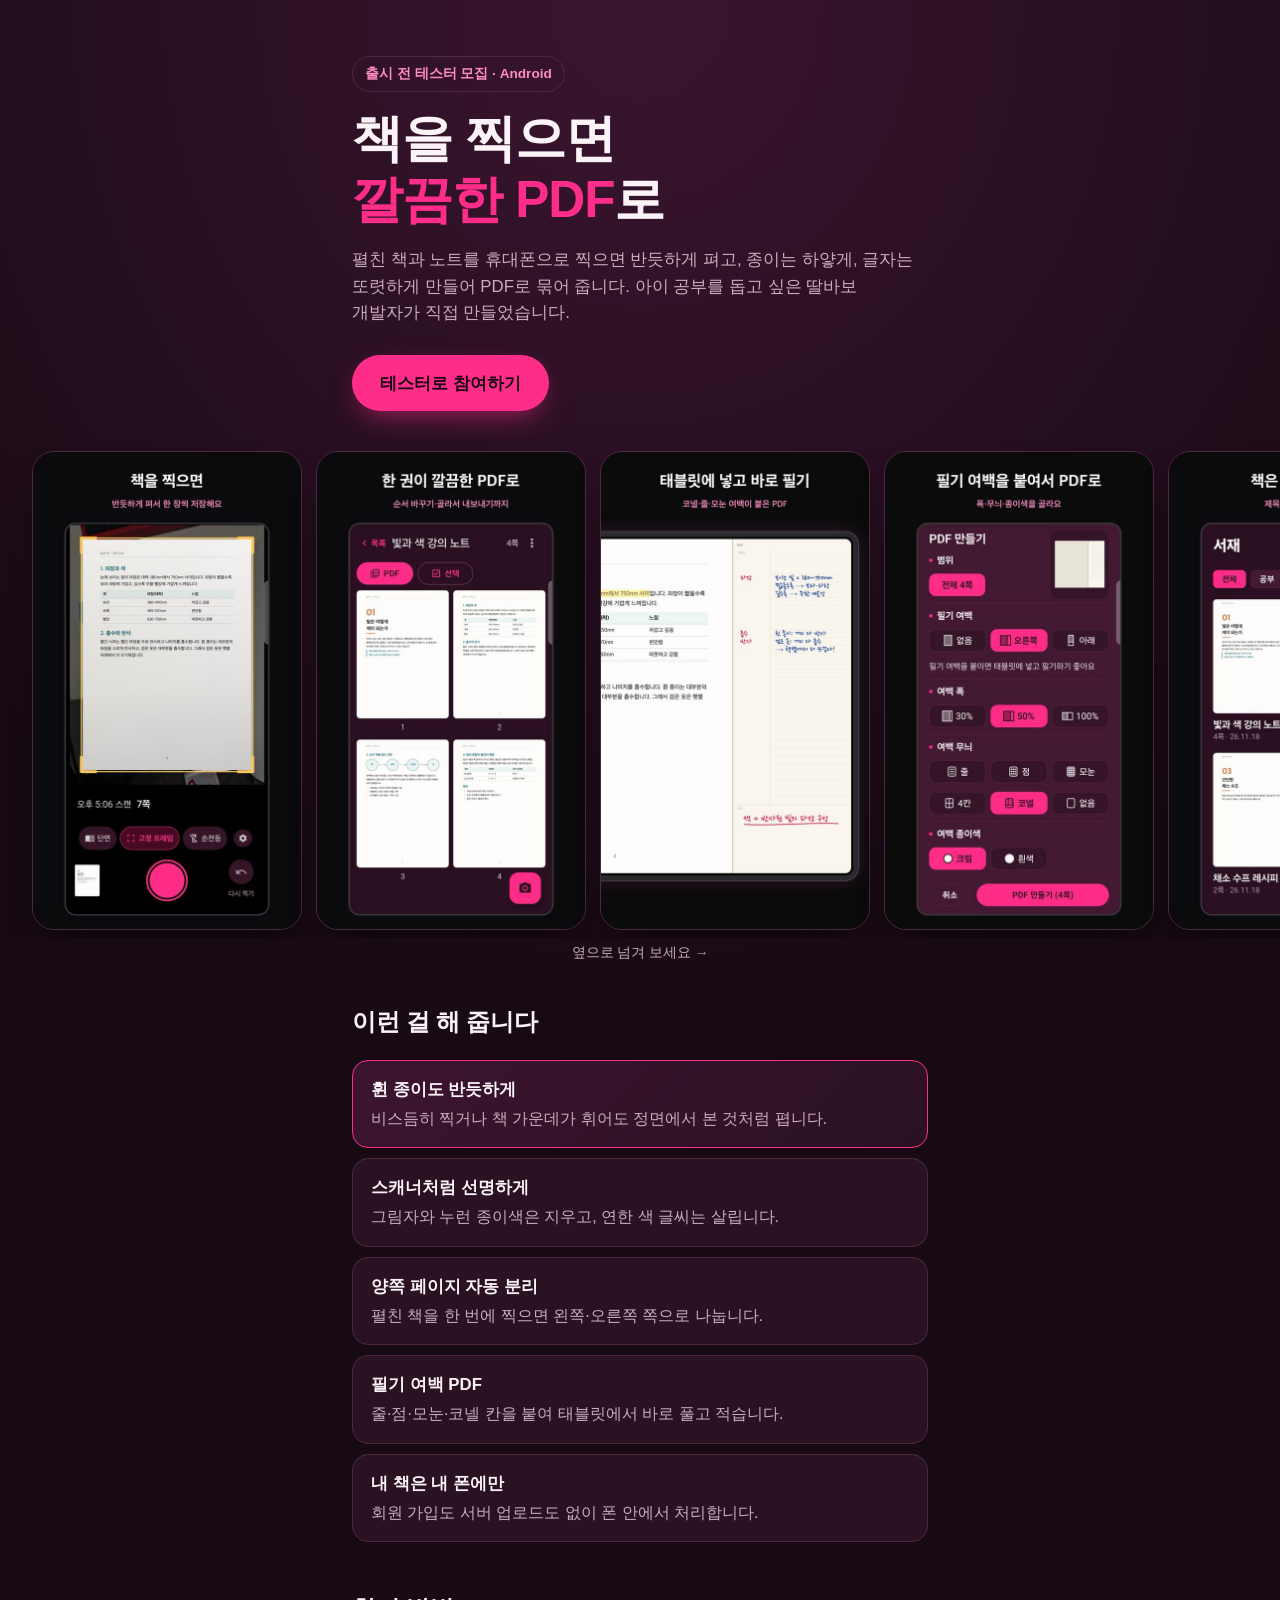
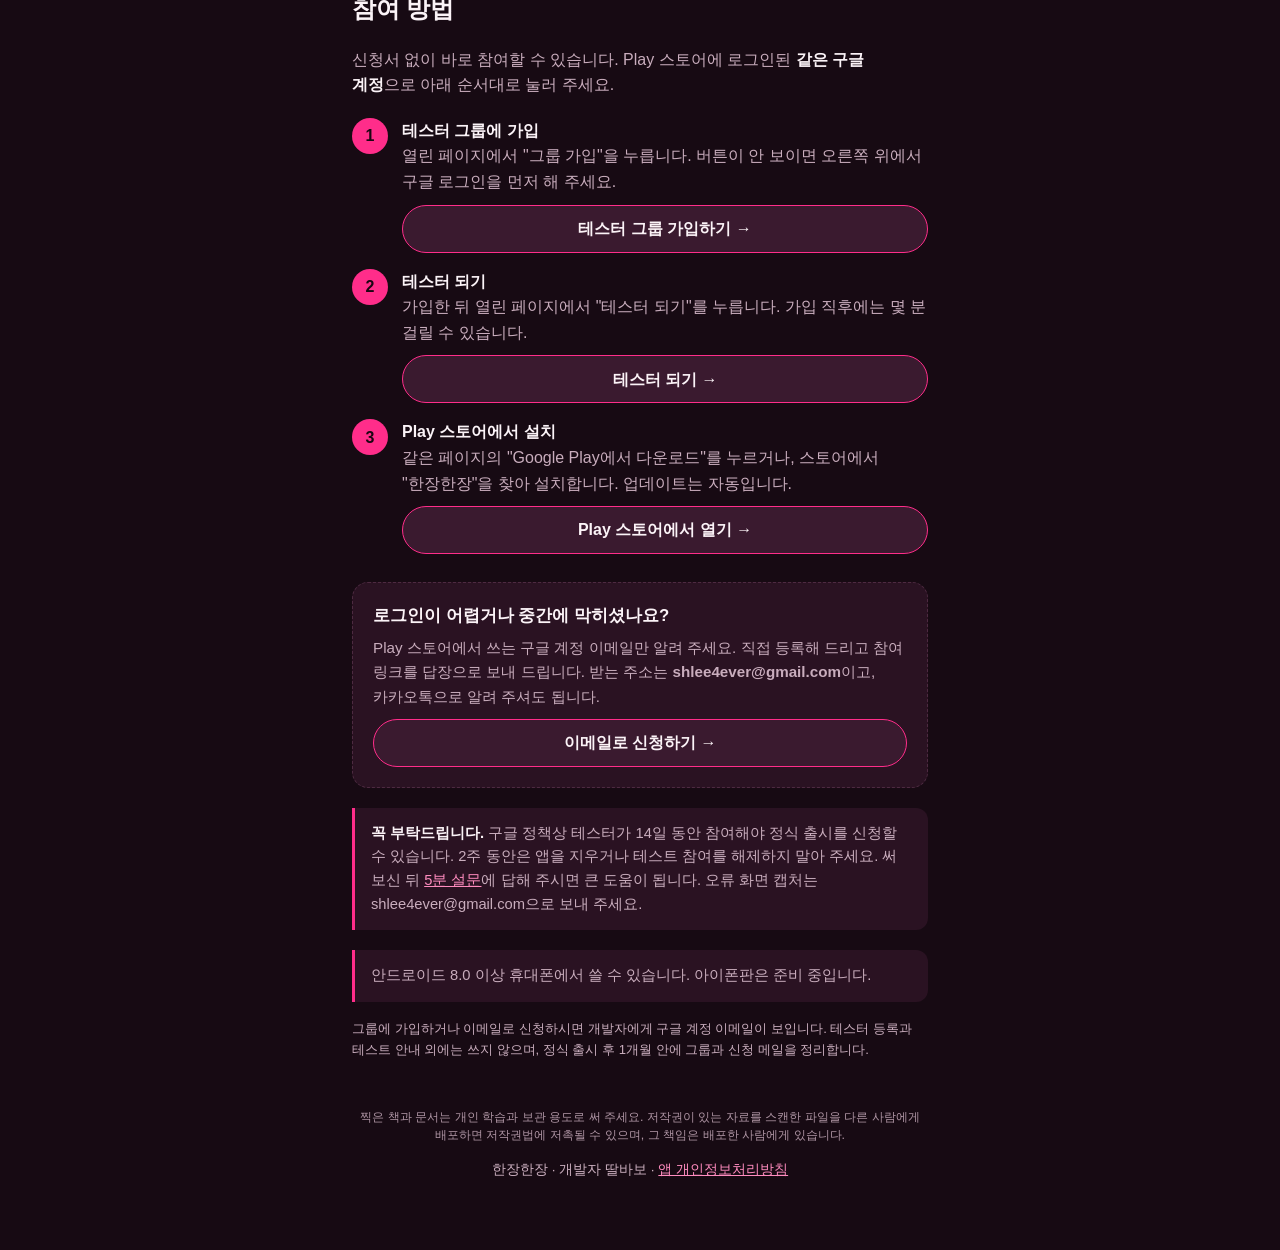
==== commit 1a653023: "테스터 안내에서 공부 흔적 지우기 소개 제거 필기 지우기는 품질을 보강할 때까지 소개에서 뺍니다.  Co-Authored-By: Claude Opus 5.5 <noreply@ant" ====
--- a/beta/index.html
+++ b/beta/index.html
@@ -38,7 +38,6 @@
       <li><strong>스캐너처럼 선명하게</strong>그림자와 누런 종이색은 지우고, 연한 색 글씨는 살립니다.</li>
       <li><strong>양쪽 페이지 자동 분리</strong>펼친 책을 한 번에 찍으면 왼쪽·오른쪽 쪽으로 나눕니다.</li>
       <li><strong>필기 여백 PDF</strong>줄·점·모눈·코넬 칸을 붙여 태블릿에서 바로 풀고 적습니다.</li>
-      <li><strong>공부 흔적 지우기</strong>형광펜과 밑줄을 지운 쪽을 만들고, 원본도 따로 남깁니다.</li>
       <li><strong>내 책은 내 폰에만</strong>회원 가입도 서버 업로드도 없이 폰 안에서 처리합니다.</li>
     </ul>
   </section>
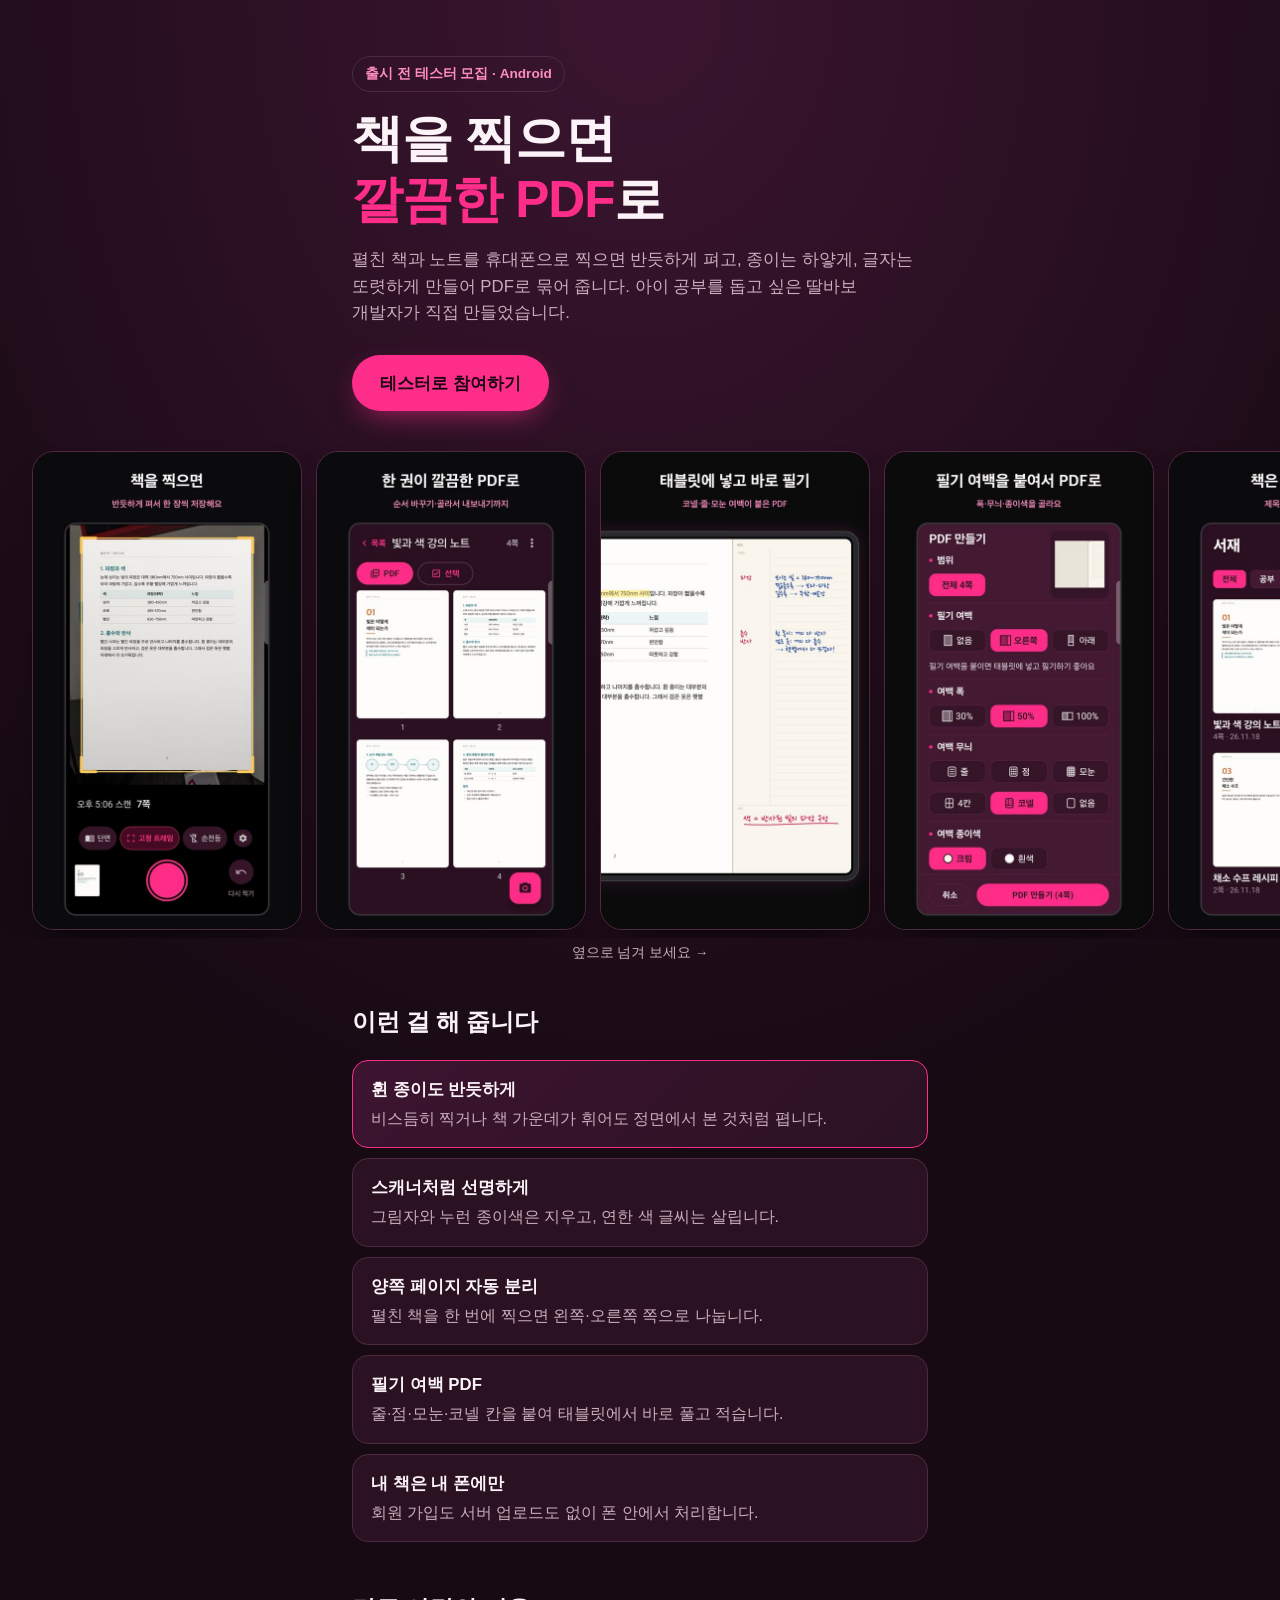
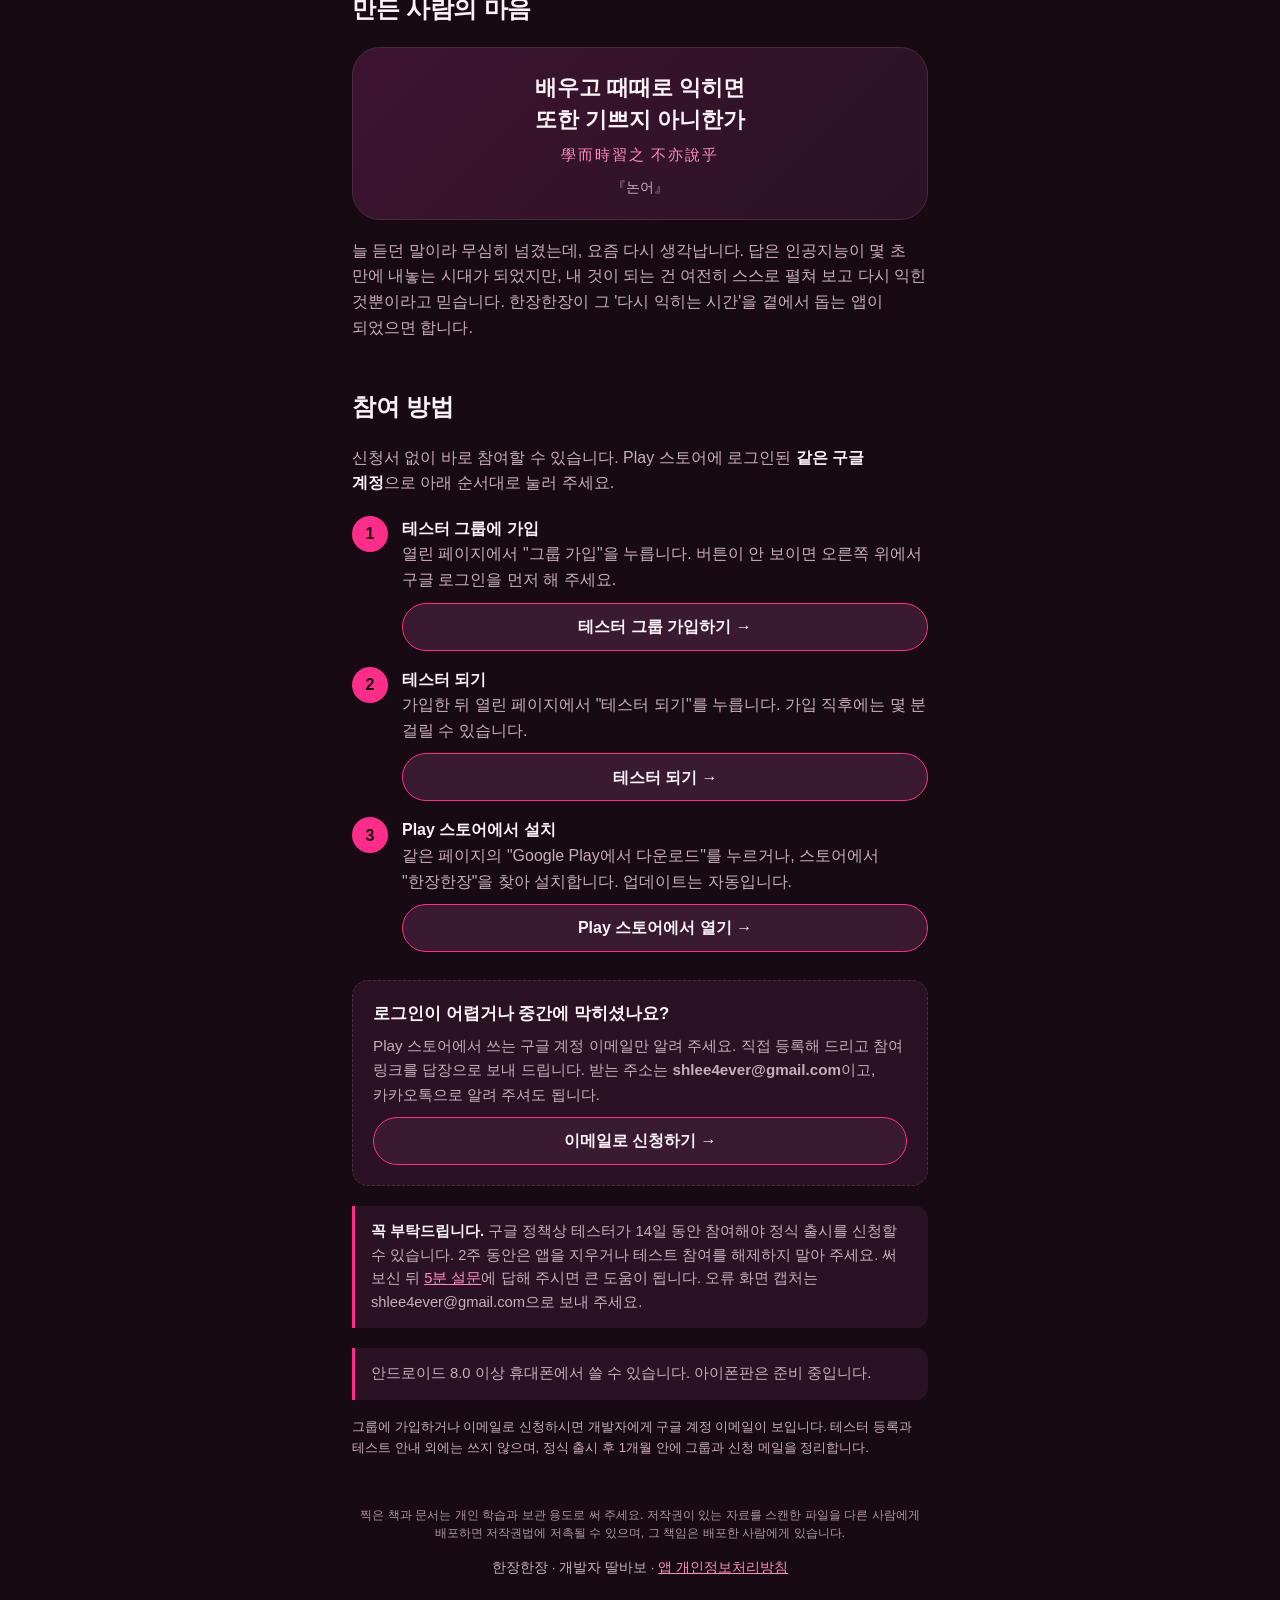
==== commit 6d9cc270: "테스터 안내에 『논어』 인용과 만든 사람의 마음 추가 Co-Authored-By: Claude Opus 5.5 <noreply@anthropic.com>" ====
--- a/beta/index.html
+++ b/beta/index.html
@@ -42,6 +42,18 @@
     </ul>
   </section>
 
+  <section class="maker-note" aria-labelledby="maker-note-title">
+    <h2 id="maker-note-title">만든 사람의 마음</h2>
+    <figure>
+      <blockquote>
+        <p>배우고 때때로 익히면<br>또한 기쁘지 아니한가</p>
+        <p class="hanja" lang="zh-Hant">學而時習之 不亦說乎</p>
+      </blockquote>
+      <figcaption>『논어』</figcaption>
+    </figure>
+    <p>늘 듣던 말이라 무심히 넘겼는데, 요즘 다시 생각납니다. 답은 인공지능이 몇 초 만에 내놓는 시대가 되었지만, 내 것이 되는 건 여전히 스스로 펼쳐 보고 다시 익힌 것뿐이라고 믿습니다. 한장한장이 그 '다시 익히는 시간'을 곁에서 돕는 앱이 되었으면 합니다.</p>
+  </section>
+
   <section id="join" class="steps" aria-labelledby="steps-title">
     <h2 id="steps-title">참여 방법</h2>
     <p class="steps-lead">신청서 없이 바로 참여할 수 있습니다. Play 스토어에 로그인된 <strong>같은 구글 계정</strong>으로 아래 순서대로 눌러 주세요.</p>
--- a/beta/style.css
+++ b/beta/style.css
@@ -104,3 +104,15 @@
 .fallback h3 { margin: 0 0 6px; font-size: 1.05rem; }
 .fallback p { margin: 0; color: var(--muted); font-size: 0.95rem; }
 .copyright-note { margin: 0 0 12px; font-size: 0.78rem; line-height: 1.5; opacity: 0.85; }
+
+/* 만든 사람의 마음: 『논어』 인용 */
+.maker-note figure {
+  margin: 0 0 18px; padding: 24px 22px 20px; border-radius: var(--radius-lg);
+  background: linear-gradient(135deg, #3d1430, var(--surface)); border: 1px solid var(--line);
+  text-align: center;
+}
+.maker-note blockquote { margin: 0; }
+.maker-note blockquote p { margin: 0; font-size: clamp(1.15rem, 1rem + 1vw, 1.35rem); font-weight: 700; line-height: 1.5; }
+.maker-note blockquote .hanja { margin-top: 8px; color: var(--accent-soft); font-size: 0.95rem; font-weight: 500; letter-spacing: 0.12em; }
+.maker-note figcaption { margin-top: 10px; color: var(--muted); font-size: 0.85rem; }
+.maker-note > p { margin: 0; color: var(--muted); }
